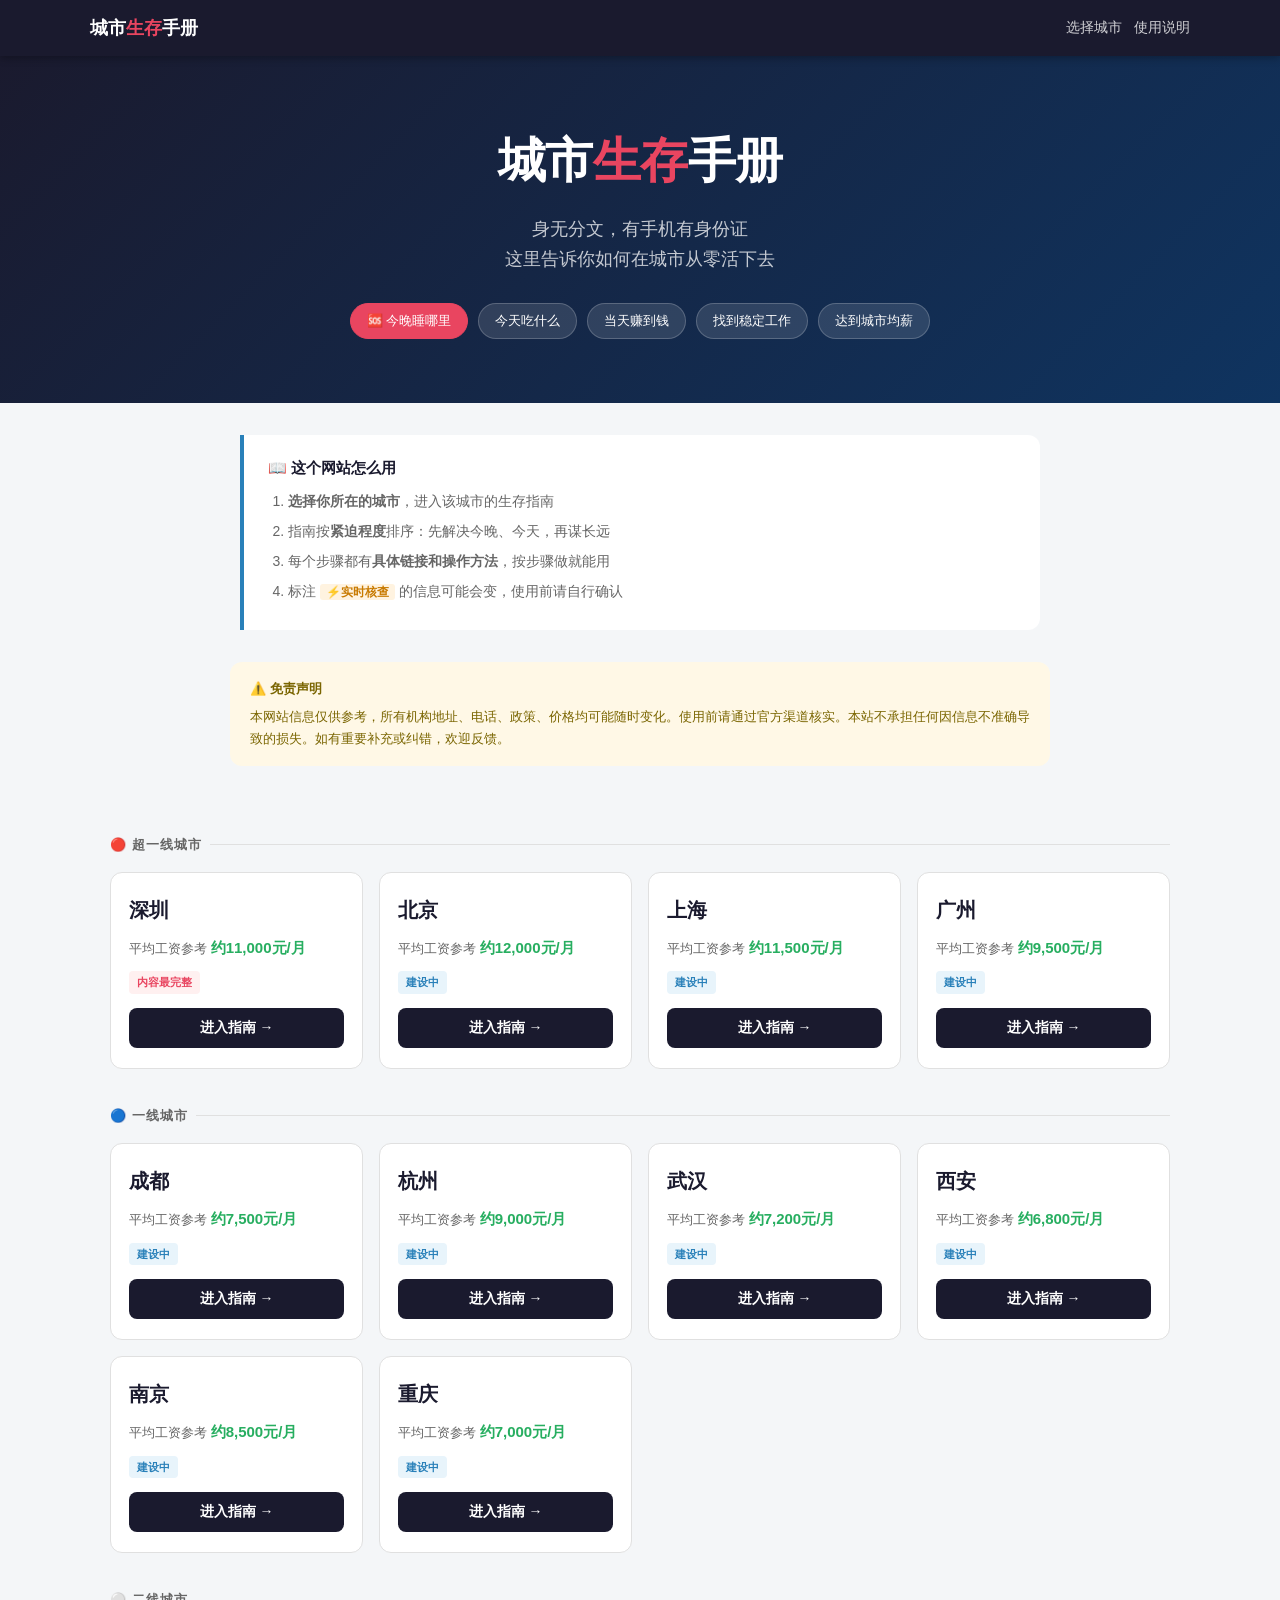
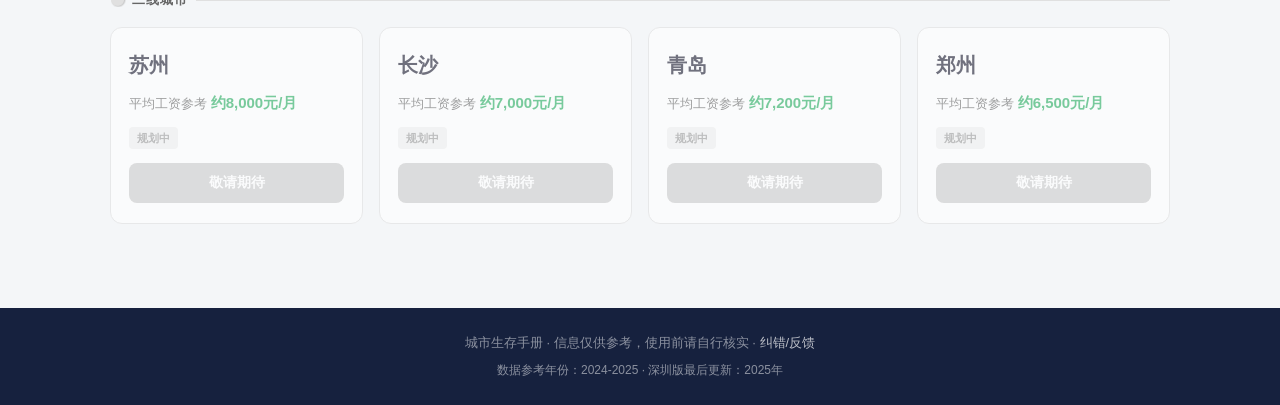
==== index.html @ ec428592 "🏙️ 初始版本：城市生存手册 - 首页：城市选择页（超一线/一线/二线） - 深圳完整版：三章内容 + 资源速查表 - 其余9城市占位页（北京/上海/广州/成都/杭州/武汉/西安/南京/重庆） - 手" ====
<!DOCTYPE html>
<html lang="zh-CN">
<head>
  <meta charset="UTF-8">
  <meta name="viewport" content="width=device-width, initial-scale=1.0">
  <title>城市生存手册 — 身无分文，如何在城市活下去</title>
  <meta name="description" content="详细的城市生存指南，帮助你在身无分文的情况下，从零开始在城市活下去，并达到平均工资水平。">
  <link rel="stylesheet" href="assets/style.css">
</head>
<body>

<header class="site-header">
  <div class="inner">
    <div class="site-logo">城市<span>生存</span>手册</div>
    <nav class="header-nav">
      <a href="#cities">选择城市</a>
      <a href="#howto">使用说明</a>
    </nav>
  </div>
</header>

<!-- Hero -->
<section class="hero">
  <h1>城市<span class="highlight">生存</span>手册</h1>
  <p>身无分文，有手机有身份证<br>这里告诉你如何在城市从零活下去</p>
  <div class="hero-badges">
    <span class="badge em">🆘 今晚睡哪里</span>
    <span class="badge">今天吃什么</span>
    <span class="badge">当天赚到钱</span>
    <span class="badge">找到稳定工作</span>
    <span class="badge">达到城市均薪</span>
  </div>
</section>

<!-- 使用说明 -->
<div id="howto" style="max-width:860px;margin:0 auto;padding:0 20px;">
  <div class="how-to">
    <h3>📖 这个网站怎么用</h3>
    <ol>
      <li><strong>选择你所在的城市</strong>，进入该城市的生存指南</li>
      <li>指南按<strong>紧迫程度</strong>排序：先解决今晚、今天，再谋长远</li>
      <li>每个步骤都有<strong>具体链接和操作方法</strong>，按步骤做就能用</li>
      <li>标注 <span style="background:#fff3e0;color:#c87a00;padding:1px 6px;border-radius:3px;font-size:12px;font-weight:700;">⚡实时核查</span> 的信息可能会变，使用前请自行确认</li>
    </ol>
  </div>
</div>

<!-- 免责声明 -->
<div style="max-width:860px;margin:0 auto;padding:0 20px 8px;">
  <div class="disclaimer">
    <strong>⚠️ 免责声明</strong>
    本网站信息仅供参考，所有机构地址、电话、政策、价格均可能随时变化。使用前请通过官方渠道核实。本站不承担任何因信息不准确导致的损失。如有重要补充或纠错，欢迎反馈。
  </div>
</div>

<!-- 城市选择 -->
<main id="cities" class="cities-section">

  <div class="cities-tier">
    <div class="section-title">🔴 超一线城市</div>
    <div class="cities-grid">
      <a href="cities/shenzhen.html" class="city-card tier-1">
        <div class="city-name">深圳</div>
        <div class="city-wage">平均工资参考 <strong>约11,000元/月</strong></div>
        <div><span class="city-tag">内容最完整</span></div>
        <div class="btn-enter">进入指南 →</div>
      </a>
      <a href="cities/beijing.html" class="city-card tier-1">
        <div class="city-name">北京</div>
        <div class="city-wage">平均工资参考 <strong>约12,000元/月</strong></div>
        <div><span class="city-tag blue">建设中</span></div>
        <div class="btn-enter">进入指南 →</div>
      </a>
      <a href="cities/shanghai.html" class="city-card tier-1">
        <div class="city-name">上海</div>
        <div class="city-wage">平均工资参考 <strong>约11,500元/月</strong></div>
        <div><span class="city-tag blue">建设中</span></div>
        <div class="btn-enter">进入指南 →</div>
      </a>
      <a href="cities/guangzhou.html" class="city-card tier-1">
        <div class="city-name">广州</div>
        <div class="city-wage">平均工资参考 <strong>约9,500元/月</strong></div>
        <div><span class="city-tag blue">建设中</span></div>
        <div class="btn-enter">进入指南 →</div>
      </a>
    </div>
  </div>

  <div class="cities-tier">
    <div class="section-title">🔵 一线城市</div>
    <div class="cities-grid">
      <a href="cities/chengdu.html" class="city-card tier-2">
        <div class="city-name">成都</div>
        <div class="city-wage">平均工资参考 <strong>约7,500元/月</strong></div>
        <div><span class="city-tag blue">建设中</span></div>
        <div class="btn-enter">进入指南 →</div>
      </a>
      <a href="cities/hangzhou.html" class="city-card tier-2">
        <div class="city-name">杭州</div>
        <div class="city-wage">平均工资参考 <strong>约9,000元/月</strong></div>
        <div><span class="city-tag blue">建设中</span></div>
        <div class="btn-enter">进入指南 →</div>
      </a>
      <a href="cities/wuhan.html" class="city-card tier-2">
        <div class="city-name">武汉</div>
        <div class="city-wage">平均工资参考 <strong>约7,200元/月</strong></div>
        <div><span class="city-tag blue">建设中</span></div>
        <div class="btn-enter">进入指南 →</div>
      </a>
      <a href="cities/xian.html" class="city-card tier-2">
        <div class="city-name">西安</div>
        <div class="city-wage">平均工资参考 <strong>约6,800元/月</strong></div>
        <div><span class="city-tag blue">建设中</span></div>
        <div class="btn-enter">进入指南 →</div>
      </a>
      <a href="cities/nanjing.html" class="city-card tier-2">
        <div class="city-name">南京</div>
        <div class="city-wage">平均工资参考 <strong>约8,500元/月</strong></div>
        <div><span class="city-tag blue">建设中</span></div>
        <div class="btn-enter">进入指南 →</div>
      </a>
      <a href="cities/chongqing.html" class="city-card tier-2">
        <div class="city-name">重庆</div>
        <div class="city-wage">平均工资参考 <strong>约7,000元/月</strong></div>
        <div><span class="city-tag blue">建设中</span></div>
        <div class="btn-enter">进入指南 →</div>
      </a>
    </div>
  </div>

  <div class="cities-tier">
    <div class="section-title">⚪ 二线城市</div>
    <div class="cities-grid">
      <div class="city-card tier-3">
        <div class="city-name">苏州</div>
        <div class="city-wage">平均工资参考 <strong>约8,000元/月</strong></div>
        <div><span class="city-tag gray">规划中</span></div>
        <div class="btn-enter">敬请期待</div>
      </div>
      <div class="city-card tier-3">
        <div class="city-name">长沙</div>
        <div class="city-wage">平均工资参考 <strong>约7,000元/月</strong></div>
        <div><span class="city-tag gray">规划中</span></div>
        <div class="btn-enter">敬请期待</div>
      </div>
      <div class="city-card tier-3">
        <div class="city-name">青岛</div>
        <div class="city-wage">平均工资参考 <strong>约7,200元/月</strong></div>
        <div><span class="city-tag gray">规划中</span></div>
        <div class="btn-enter">敬请期待</div>
      </div>
      <div class="city-card tier-3">
        <div class="city-name">郑州</div>
        <div class="city-wage">平均工资参考 <strong>约6,500元/月</strong></div>
        <div><span class="city-tag gray">规划中</span></div>
        <div class="btn-enter">敬请期待</div>
      </div>
    </div>
  </div>

</main>

<footer>
  <p>城市生存手册 · 信息仅供参考，使用前请自行核实 · <a href="mailto:feedback@example.com">纠错/反馈</a></p>
  <p style="margin-top:6px;font-size:12px;">数据参考年份：2024-2025 · 深圳版最后更新：2025年</p>
</footer>

<script src="assets/app.js"></script>
</body>
</html>
---- assets/style.css ----
/* ===== 城市生存手册 · 全局样式 ===== */

:root {
  --primary: #1a1a2e;
  --secondary: #16213e;
  --accent: #e94560;
  --accent-orange: #f5a623;
  --accent-green: #27ae60;
  --accent-blue: #2980b9;
  --bg: #f4f6f8;
  --card-bg: #ffffff;
  --text: #2c2c2c;
  --text-muted: #666;
  --border: #e0e0e0;
  --radius: 12px;
  --shadow: 0 2px 12px rgba(0,0,0,0.08);
  --shadow-hover: 0 6px 24px rgba(0,0,0,0.14);
}

* { box-sizing: border-box; margin: 0; padding: 0; }

body {
  font-family: -apple-system, BlinkMacSystemFont, "PingFang SC", "Hiragino Sans GB", "Microsoft YaHei", sans-serif;
  background: var(--bg);
  color: var(--text);
  line-height: 1.7;
  font-size: 15px;
}

a { color: var(--accent-blue); text-decoration: none; }
a:hover { text-decoration: underline; }

/* ===== 首页 · 导航栏 ===== */
.site-header {
  background: var(--primary);
  color: #fff;
  padding: 0 20px;
  position: sticky;
  top: 0;
  z-index: 100;
  box-shadow: 0 2px 8px rgba(0,0,0,0.3);
}
.site-header .inner {
  max-width: 1100px;
  margin: 0 auto;
  display: flex;
  align-items: center;
  height: 56px;
  gap: 16px;
}
.site-logo { font-size: 18px; font-weight: 700; color: #fff; }
.site-logo span { color: var(--accent); }
.header-nav { margin-left: auto; display: flex; gap: 12px; }
.header-nav a { color: rgba(255,255,255,0.8); font-size: 14px; }
.header-nav a:hover { color: #fff; text-decoration: none; }

/* ===== 首页 · Hero ===== */
.hero {
  background: linear-gradient(135deg, var(--primary) 0%, #0f3460 100%);
  color: #fff;
  text-align: center;
  padding: 64px 20px 56px;
}
.hero h1 {
  font-size: clamp(28px, 6vw, 48px);
  font-weight: 800;
  letter-spacing: -0.5px;
  margin-bottom: 12px;
}
.hero h1 .highlight { color: var(--accent); }
.hero p {
  font-size: clamp(15px, 2.5vw, 18px);
  color: rgba(255,255,255,0.75);
  max-width: 560px;
  margin: 0 auto 28px;
}
.hero-badges {
  display: flex;
  justify-content: center;
  flex-wrap: wrap;
  gap: 10px;
  margin-bottom: 8px;
}
.badge {
  background: rgba(255,255,255,0.12);
  border: 1px solid rgba(255,255,255,0.2);
  color: #fff;
  padding: 6px 16px;
  border-radius: 20px;
  font-size: 13px;
}
.badge.em { background: var(--accent); border-color: var(--accent); }

/* ===== 首页 · 使用说明 ===== */
.how-to {
  background: #fff;
  border-left: 4px solid var(--accent-blue);
  max-width: 800px;
  margin: 32px auto;
  padding: 20px 24px;
  border-radius: 0 var(--radius) var(--radius) 0;
}
.how-to h3 { font-size: 15px; color: var(--primary); margin-bottom: 10px; }
.how-to ol { padding-left: 20px; color: var(--text-muted); font-size: 14px; }
.how-to ol li { margin-bottom: 6px; }

/* ===== 首页 · 城市卡片区 ===== */
.cities-section {
  max-width: 1100px;
  margin: 0 auto;
  padding: 32px 20px 48px;
}
.section-title {
  font-size: 13px;
  font-weight: 700;
  color: var(--text-muted);
  letter-spacing: 1px;
  text-transform: uppercase;
  margin-bottom: 16px;
  display: flex;
  align-items: center;
  gap: 8px;
}
.section-title::after {
  content: '';
  flex: 1;
  height: 1px;
  background: var(--border);
}
.cities-tier { margin-bottom: 36px; }
.cities-grid {
  display: grid;
  grid-template-columns: repeat(auto-fill, minmax(200px, 1fr));
  gap: 16px;
}

.city-card {
  background: var(--card-bg);
  border-radius: var(--radius);
  border: 1.5px solid var(--border);
  padding: 20px 18px;
  display: flex;
  flex-direction: column;
  gap: 8px;
  cursor: pointer;
  transition: all 0.2s ease;
  text-decoration: none;
  color: inherit;
  position: relative;
  overflow: hidden;
}
.city-card:hover {
  transform: translateY(-3px);
  box-shadow: var(--shadow-hover);
  border-color: var(--accent);
  text-decoration: none;
}
.city-card.tier-1:hover { border-color: #e94560; }
.city-card.tier-2:hover { border-color: #2980b9; }
.city-card.tier-3 { opacity: 0.6; cursor: default; }
.city-card.tier-3:hover { transform: none; box-shadow: none; border-color: var(--border); }

.city-name {
  font-size: 20px;
  font-weight: 700;
  color: var(--primary);
}
.city-wage {
  font-size: 13px;
  color: var(--text-muted);
}
.city-wage strong { color: var(--accent-green); font-size: 15px; }
.city-tag {
  font-size: 11px;
  background: #fff0f0;
  color: var(--accent);
  border-radius: 4px;
  padding: 2px 8px;
  display: inline-block;
  font-weight: 600;
}
.city-tag.blue { background: #e8f4fb; color: var(--accent-blue); }
.city-tag.gray { background: #f0f0f0; color: #999; }

.btn-enter {
  margin-top: 6px;
  padding: 8px 0;
  background: var(--primary);
  color: #fff;
  border-radius: 8px;
  text-align: center;
  font-size: 14px;
  font-weight: 600;
  transition: background 0.2s;
}
.city-card:hover .btn-enter { background: var(--accent); }
.city-card.tier-3 .btn-enter { background: #ccc; }

/* ===== 城市页 · 导航 ===== */
.city-header {
  background: var(--primary);
  color: #fff;
  position: sticky;
  top: 0;
  z-index: 100;
  box-shadow: 0 2px 8px rgba(0,0,0,0.3);
}
.city-header .inner {
  max-width: 1100px;
  margin: 0 auto;
  padding: 0 20px;
  height: 56px;
  display: flex;
  align-items: center;
  gap: 12px;
}
.back-btn {
  color: rgba(255,255,255,0.7);
  font-size: 14px;
  display: flex;
  align-items: center;
  gap: 4px;
  white-space: nowrap;
}
.back-btn:hover { color: #fff; text-decoration: none; }
.city-header-title {
  font-size: 17px;
  font-weight: 700;
  color: #fff;
}
.city-header-title span { color: var(--accent); }
.chapter-nav {
  margin-left: auto;
  display: flex;
  gap: 4px;
}
.chapter-nav a {
  color: rgba(255,255,255,0.7);
  font-size: 13px;
  padding: 4px 10px;
  border-radius: 6px;
  white-space: nowrap;
  transition: all 0.2s;
}
.chapter-nav a:hover,
.chapter-nav a.active {
  background: var(--accent);
  color: #fff;
  text-decoration: none;
}

/* ===== 城市页 · 紧急资源卡片 ===== */
.emergency-bar {
  background: #fff3e0;
  border-bottom: 2px solid var(--accent-orange);
}
.emergency-bar .inner {
  max-width: 1100px;
  margin: 0 auto;
  padding: 10px 20px;
  display: flex;
  flex-wrap: wrap;
  gap: 10px 24px;
  align-items: center;
}
.emergency-label {
  font-size: 12px;
  font-weight: 700;
  color: var(--accent);
  text-transform: uppercase;
  letter-spacing: 0.5px;
}
.emergency-item {
  font-size: 13px;
  display: flex;
  align-items: center;
  gap: 6px;
  cursor: pointer;
}
.emergency-item .num {
  font-weight: 700;
  color: var(--primary);
  background: #ffe082;
  padding: 2px 8px;
  border-radius: 4px;
  font-size: 14px;
  letter-spacing: 0.5px;
}
.emergency-item .copy-hint {
  font-size: 11px;
  color: #999;
}

/* ===== 城市页 · 主体布局 ===== */
.city-layout {
  max-width: 1100px;
  margin: 0 auto;
  padding: 28px 20px 60px;
  display: grid;
  grid-template-columns: 220px 1fr;
  gap: 28px;
  align-items: start;
}

/* ===== 城市页 · 侧边栏 ===== */
.sidebar {
  position: sticky;
  top: 80px;
}
.sidebar-toc {
  background: var(--card-bg);
  border-radius: var(--radius);
  border: 1px solid var(--border);
  padding: 16px;
}
.sidebar-toc h4 {
  font-size: 12px;
  text-transform: uppercase;
  letter-spacing: 1px;
  color: var(--text-muted);
  margin-bottom: 12px;
}
.toc-chapter {
  margin-bottom: 16px;
}
.toc-chapter-title {
  font-size: 13px;
  font-weight: 700;
  color: var(--primary);
  margin-bottom: 6px;
  padding: 6px 8px;
  border-radius: 6px;
  cursor: pointer;
  transition: background 0.2s;
}
.toc-chapter-title:hover,
.toc-chapter-title.active { background: #f0f4ff; color: var(--accent); }
.toc-items { padding-left: 8px; }
.toc-item {
  display: block;
  font-size: 13px;
  color: var(--text-muted);
  padding: 4px 8px;
  border-radius: 4px;
  border-left: 2px solid transparent;
  cursor: pointer;
  transition: all 0.2s;
  text-decoration: none;
}
.toc-item:hover,
.toc-item.active {
  color: var(--accent);
  border-left-color: var(--accent);
  background: #fff0f0;
  text-decoration: none;
}

/* 搜索框 */
.search-box {
  margin-bottom: 14px;
  display: flex;
  gap: 6px;
}
.search-box input {
  flex: 1;
  padding: 8px 10px;
  border: 1px solid var(--border);
  border-radius: 8px;
  font-size: 13px;
  outline: none;
}
.search-box input:focus { border-color: var(--accent-blue); }

/* ===== 城市页 · 内容区 ===== */
.content-area { min-width: 0; }

/* 章节 */
.chapter {
  margin-bottom: 40px;
  scroll-margin-top: 80px;
}
.chapter-header {
  display: flex;
  align-items: center;
  gap: 14px;
  margin-bottom: 20px;
  padding-bottom: 14px;
  border-bottom: 2px solid var(--border);
}
.chapter-icon {
  width: 48px;
  height: 48px;
  border-radius: 12px;
  display: flex;
  align-items: center;
  justify-content: center;
  font-size: 22px;
  flex-shrink: 0;
}
.chapter-icon.red { background: #ffe4e4; }
.chapter-icon.blue { background: #e4f0ff; }
.chapter-icon.green { background: #e4f8ee; }
.chapter-icon.yellow { background: #fff8e4; }
.chapter-title h2 {
  font-size: 20px;
  font-weight: 800;
  color: var(--primary);
}
.chapter-title p {
  font-size: 13px;
  color: var(--text-muted);
  margin-top: 2px;
}

/* 手风琴 */
.accordion-group { display: flex; flex-direction: column; gap: 10px; }
.accordion {
  background: var(--card-bg);
  border-radius: var(--radius);
  border: 1.5px solid var(--border);
  overflow: hidden;
  transition: border-color 0.2s;
  scroll-margin-top: 80px;
}
.accordion:target,
.accordion.highlight { border-color: var(--accent-blue); }

.accordion-header {
  padding: 16px 18px;
  cursor: pointer;
  display: flex;
  align-items: center;
  gap: 12px;
  user-select: none;
  transition: background 0.15s;
}
.accordion-header:hover { background: #fafafa; }
.accordion-header.open { background: #f8faff; }

.acc-icon { font-size: 18px; flex-shrink: 0; }
.acc-title-block { flex: 1 }
.acc-title {
  font-size: 15px;
  font-weight: 700;
  color: var(--primary);
}
.acc-sub {
  font-size: 12px;
  color: var(--text-muted);
  margin-top: 2px;
}
.acc-tags { display: flex; gap: 6px; flex-wrap: wrap; margin-top: 4px; }
.acc-tag {
  font-size: 11px;
  padding: 2px 8px;
  border-radius: 4px;
  font-weight: 600;
}
.acc-tag.free { background: #e4f8ee; color: var(--accent-green); }
.acc-tag.cheap { background: #e8f4fb; color: var(--accent-blue); }
.acc-tag.fast { background: #fff3e0; color: var(--accent-orange); }
.acc-tag.urgent { background: #ffe4e4; color: var(--accent); }
.acc-arrow {
  color: var(--text-muted);
  font-size: 12px;
  transition: transform 0.25s;
  flex-shrink: 0;
}
.accordion-header.open .acc-arrow { transform: rotate(180deg); }

.accordion-body {
  max-height: 0;
  overflow: hidden;
  transition: max-height 0.35s ease, padding 0.25s;
}
.accordion-body.open { max-height: 4000px; }
.accordion-body-inner {
  padding: 4px 18px 20px;
  border-top: 1px solid var(--border);
}

/* 内容块样式 */
.content-block { margin-bottom: 22px; }
.content-block:last-child { margin-bottom: 0; }
.block-title {
  font-size: 14px;
  font-weight: 700;
  color: var(--secondary);
  margin-bottom: 10px;
  display: flex;
  align-items: center;
  gap: 6px;
}

/* 步骤列表 */
.steps { counter-reset: step; padding: 0; }
.step {
  display: flex;
  gap: 12px;
  margin-bottom: 10px;
  position: relative;
}
.step-num {
  width: 24px;
  height: 24px;
  background: var(--primary);
  color: #fff;
  border-radius: 50%;
  font-size: 12px;
  font-weight: 700;
  display: flex;
  align-items: center;
  justify-content: center;
  flex-shrink: 0;
  margin-top: 1px;
}
.step-content { flex: 1; font-size: 14px; color: var(--text); }
.step-content strong { color: var(--primary); }

/* 表格 */
.data-table {
  width: 100%;
  border-collapse: collapse;
  font-size: 13px;
  margin: 10px 0;
  border-radius: 8px;
  overflow: hidden;
  border: 1px solid var(--border);
}
.data-table th {
  background: var(--primary);
  color: #fff;
  padding: 9px 12px;
  text-align: left;
  font-weight: 600;
  white-space: nowrap;
}
.data-table td {
  padding: 9px 12px;
  border-bottom: 1px solid var(--border);
  vertical-align: top;
}
.data-table tr:last-child td { border-bottom: none; }
.data-table tr:nth-child(even) td { background: #f8f9fa; }

/* 链接按钮 */
.link-btn {
  display: inline-flex;
  align-items: center;
  gap: 6px;
  padding: 7px 16px;
  border-radius: 8px;
  font-size: 13px;
  font-weight: 600;
  cursor: pointer;
  border: 1.5px solid;
  transition: all 0.18s;
  text-decoration: none;
}
.link-btn.primary {
  background: var(--primary);
  color: #fff;
  border-color: var(--primary);
}
.link-btn.primary:hover { background: var(--accent); border-color: var(--accent); text-decoration: none; }
.link-btn.outline {
  background: transparent;
  color: var(--accent-blue);
  border-color: var(--accent-blue);
}
.link-btn.outline:hover { background: var(--accent-blue); color: #fff; text-decoration: none; }
.link-btns { display: flex; flex-wrap: wrap; gap: 8px; margin-top: 10px; }

/* 警告框 */
.alert {
  border-radius: 8px;
  padding: 12px 14px;
  font-size: 13px;
  margin: 12px 0;
  display: flex;
  gap: 10px;
}
.alert.warning { background: #fff3e0; border-left: 3px solid var(--accent-orange); }
.alert.info { background: #e8f4fb; border-left: 3px solid var(--accent-blue); }
.alert.danger { background: #ffe4e4; border-left: 3px solid var(--accent); }
.alert.success { background: #e4f8ee; border-left: 3px solid var(--accent-green); }
.alert-icon { flex-shrink: 0; font-size: 16px; }
.alert-content { line-height: 1.6; }

/* 信息卡片组 */
.info-cards { display: grid; grid-template-columns: repeat(auto-fill, minmax(220px, 1fr)); gap: 12px; margin: 12px 0; }
.info-card {
  background: #f8f9fa;
  border-radius: 10px;
  padding: 14px;
  border: 1px solid var(--border);
}
.info-card .ic-title { font-size: 13px; font-weight: 700; color: var(--primary); margin-bottom: 6px; }
.info-card .ic-body { font-size: 13px; color: var(--text-muted); line-height: 1.6; }
.info-card .ic-price { font-size: 16px; font-weight: 800; color: var(--accent); margin-top: 4px; }

/* 进度提示 */
.progress-hint {
  background: var(--primary);
  color: #fff;
  padding: 12px 16px;
  border-radius: 8px;
  font-size: 13px;
  margin-bottom: 20px;
  display: flex;
  align-items: center;
  gap: 10px;
}
.progress-bar-outer {
  flex: 1;
  height: 6px;
  background: rgba(255,255,255,0.2);
  border-radius: 3px;
  overflow: hidden;
}
.progress-bar-inner {
  height: 100%;
  background: var(--accent);
  border-radius: 3px;
  transition: width 0.5s;
}

/* ===== 免责声明 ===== */
.disclaimer {
  background: #fff8e6;
  border-radius: var(--radius);
  padding: 16px 20px;
  font-size: 13px;
  color: #7a6500;
  margin: 28px auto;
  max-width: 1100px;
  margin-left: auto;
  margin-right: auto;
  margin-top: 0;
  padding-left: 20px;
  padding-right: 20px;
}
.disclaimer strong { display: block; margin-bottom: 6px; }

/* ===== footer ===== */
footer {
  background: var(--secondary);
  color: rgba(255,255,255,0.5);
  text-align: center;
  padding: 24px 20px;
  font-size: 13px;
}
footer a { color: rgba(255,255,255,0.7); }

/* ===== 占位城市页 ===== */
.coming-soon {
  max-width: 600px;
  margin: 80px auto;
  text-align: center;
  padding: 0 20px;
}
.coming-soon .emoji { font-size: 64px; margin-bottom: 20px; }
.coming-soon h2 { font-size: 24px; color: var(--primary); margin-bottom: 10px; }
.coming-soon p { color: var(--text-muted); margin-bottom: 24px; }

/* ===== 响应式 ===== */
@media (max-width: 768px) {
  .city-layout {
    grid-template-columns: 1fr;
    padding: 16px;
  }
  .sidebar { display: none; }
  .chapter-nav { display: none; }
  .cities-grid { grid-template-columns: repeat(2, 1fr); }
  .emergency-bar .inner { gap: 8px 16px; }
  .data-table { font-size: 12px; }
  .data-table th, .data-table td { padding: 7px 8px; }
  .info-cards { grid-template-columns: 1fr 1fr; }
}
@media (max-width: 480px) {
  .cities-grid { grid-template-columns: 1fr 1fr; }
  .hero h1 { font-size: 26px; }
  .info-cards { grid-template-columns: 1fr; }
}

/* ===== 搜索高亮 ===== */
.search-highlight { background: #ffe082; border-radius: 2px; padding: 0 2px; }

/* ===== 复制成功提示 ===== */
.toast {
  position: fixed;
  bottom: 24px;
  left: 50%;
  transform: translateX(-50%) translateY(80px);
  background: var(--primary);
  color: #fff;
  padding: 10px 22px;
  border-radius: 24px;
  font-size: 14px;
  font-weight: 600;
  z-index: 9999;
  box-shadow: 0 4px 16px rgba(0,0,0,0.3);
  transition: transform 0.3s ease;
  pointer-events: none;
}
.toast.show { transform: translateX(-50%) translateY(0); }
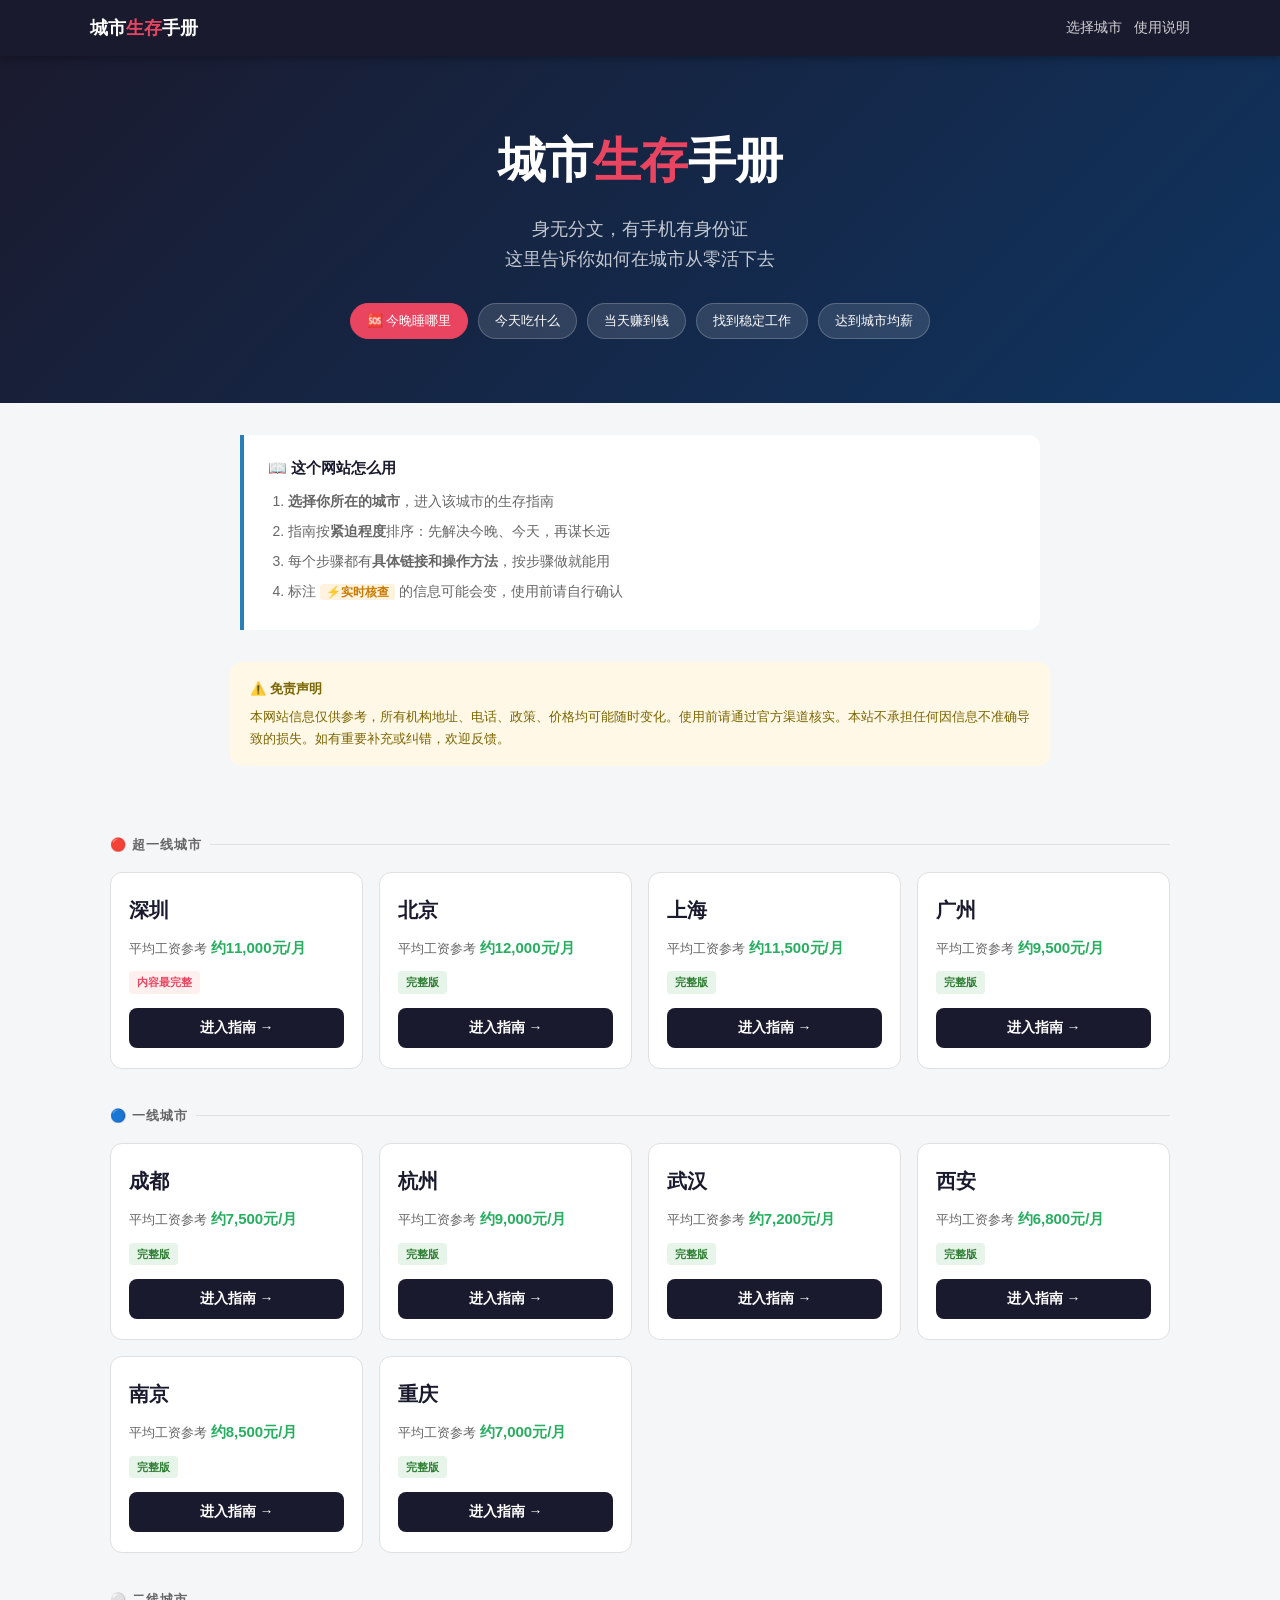
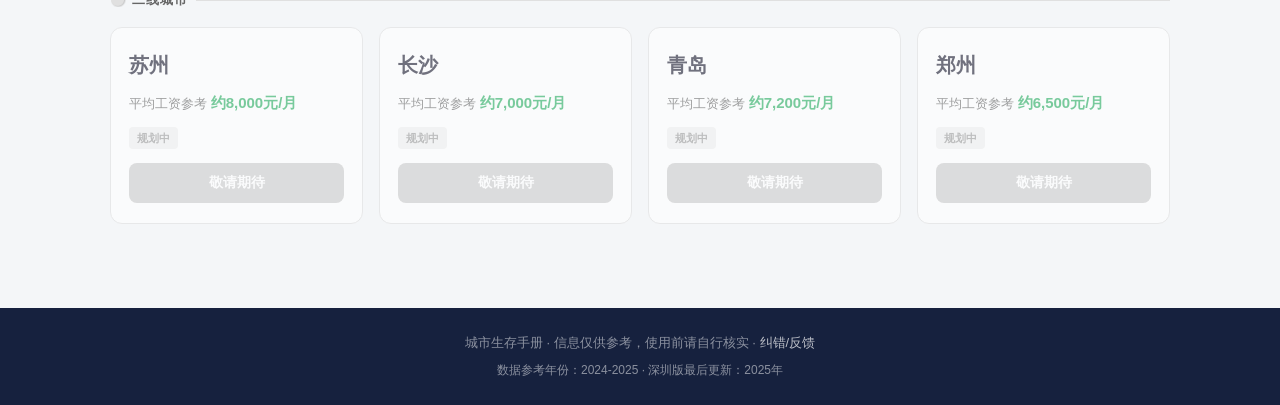
==== commit 8b8bfe0f: "v4修复：外链补强/食堂门禁警示/导航链接修复/特色机会block/首页标签更新/操作流程细化" ====
--- a/index.html
+++ b/index.html
@@ -59,28 +59,28 @@
   <div class="cities-tier">
     <div class="section-title">🔴 超一线城市</div>
     <div class="cities-grid">
-      <a href="cities/shenzhen.html" class="city-card tier-1">
+      <a href="cities/shenzhen.html" class="city-card tier-1" target="_blank">
         <div class="city-name">深圳</div>
         <div class="city-wage">平均工资参考 <strong>约11,000元/月</strong></div>
         <div><span class="city-tag">内容最完整</span></div>
         <div class="btn-enter">进入指南 →</div>
       </a>
-      <a href="cities/beijing.html" class="city-card tier-1">
+      <a href="cities/beijing.html" class="city-card tier-1" target="_blank">
         <div class="city-name">北京</div>
         <div class="city-wage">平均工资参考 <strong>约12,000元/月</strong></div>
-        <div><span class="city-tag blue">建设中</span></div>
+        <div><span class="city-tag green">完整版</span></div>
         <div class="btn-enter">进入指南 →</div>
       </a>
-      <a href="cities/shanghai.html" class="city-card tier-1">
+      <a href="cities/shanghai.html" class="city-card tier-1" target="_blank">
         <div class="city-name">上海</div>
         <div class="city-wage">平均工资参考 <strong>约11,500元/月</strong></div>
-        <div><span class="city-tag blue">建设中</span></div>
+        <div><span class="city-tag green">完整版</span></div>
         <div class="btn-enter">进入指南 →</div>
       </a>
-      <a href="cities/guangzhou.html" class="city-card tier-1">
+      <a href="cities/guangzhou.html" class="city-card tier-1" target="_blank">
         <div class="city-name">广州</div>
         <div class="city-wage">平均工资参考 <strong>约9,500元/月</strong></div>
-        <div><span class="city-tag blue">建设中</span></div>
+        <div><span class="city-tag green">完整版</span></div>
         <div class="btn-enter">进入指南 →</div>
       </a>
     </div>
@@ -89,40 +89,40 @@
   <div class="cities-tier">
     <div class="section-title">🔵 一线城市</div>
     <div class="cities-grid">
-      <a href="cities/chengdu.html" class="city-card tier-2">
+      <a href="cities/chengdu.html" class="city-card tier-2" target="_blank">
         <div class="city-name">成都</div>
         <div class="city-wage">平均工资参考 <strong>约7,500元/月</strong></div>
-        <div><span class="city-tag blue">建设中</span></div>
+        <div><span class="city-tag green">完整版</span></div>
         <div class="btn-enter">进入指南 →</div>
       </a>
-      <a href="cities/hangzhou.html" class="city-card tier-2">
+      <a href="cities/hangzhou.html" class="city-card tier-2" target="_blank">
         <div class="city-name">杭州</div>
         <div class="city-wage">平均工资参考 <strong>约9,000元/月</strong></div>
-        <div><span class="city-tag blue">建设中</span></div>
+        <div><span class="city-tag green">完整版</span></div>
         <div class="btn-enter">进入指南 →</div>
       </a>
-      <a href="cities/wuhan.html" class="city-card tier-2">
+      <a href="cities/wuhan.html" class="city-card tier-2" target="_blank">
         <div class="city-name">武汉</div>
         <div class="city-wage">平均工资参考 <strong>约7,200元/月</strong></div>
-        <div><span class="city-tag blue">建设中</span></div>
+        <div><span class="city-tag green">完整版</span></div>
         <div class="btn-enter">进入指南 →</div>
       </a>
-      <a href="cities/xian.html" class="city-card tier-2">
+      <a href="cities/xian.html" class="city-card tier-2" target="_blank">
         <div class="city-name">西安</div>
         <div class="city-wage">平均工资参考 <strong>约6,800元/月</strong></div>
-        <div><span class="city-tag blue">建设中</span></div>
+        <div><span class="city-tag green">完整版</span></div>
         <div class="btn-enter">进入指南 →</div>
       </a>
-      <a href="cities/nanjing.html" class="city-card tier-2">
+      <a href="cities/nanjing.html" class="city-card tier-2" target="_blank">
         <div class="city-name">南京</div>
         <div class="city-wage">平均工资参考 <strong>约8,500元/月</strong></div>
-        <div><span class="city-tag blue">建设中</span></div>
+        <div><span class="city-tag green">完整版</span></div>
         <div class="btn-enter">进入指南 →</div>
       </a>
-      <a href="cities/chongqing.html" class="city-card tier-2">
+      <a href="cities/chongqing.html" class="city-card tier-2" target="_blank">
         <div class="city-name">重庆</div>
         <div class="city-wage">平均工资参考 <strong>约7,000元/月</strong></div>
-        <div><span class="city-tag blue">建设中</span></div>
+        <div><span class="city-tag green">完整版</span></div>
         <div class="btn-enter">进入指南 →</div>
       </a>
     </div>
@@ -161,7 +161,7 @@
 </main>
 
 <footer>
-  <p>城市生存手册 · 信息仅供参考，使用前请自行核实 · <a href="mailto:feedback@example.com">纠错/反馈</a></p>
+  <p>城市生存手册 · 信息仅供参考，使用前请自行核实 · <a href="mailto:feedback@example.com" target="_blank">纠错/反馈</a></p>
   <p style="margin-top:6px;font-size:12px;">数据参考年份：2024-2025 · 深圳版最后更新：2025年</p>
 </footer>
 
--- a/assets/style.css
+++ b/assets/style.css
@@ -704,3 +704,23 @@
   pointer-events: none;
 }
 .toast.show { transform: translateX(-50%) translateY(0); }
+
+/* ===== 表格横向滚动（手机端） ===== */
+.table-wrap {
+  width: 100%;
+  overflow-x: auto;
+  -webkit-overflow-scrolling: touch;
+  margin: 10px 0;
+  border-radius: 8px;
+}
+.table-wrap .data-table {
+  margin: 0;
+  min-width: 480px;
+}
+
+.city-tag.green { background: #e6f4ea; color: #2e7d32; }
+
+/* 第一天行动清单 step-guide */
+.step-guide { margin: 16px 0; }
+.step-title { font-weight: 700; font-size: 15px; color: #333; margin-bottom: 12px; }
+.step-item { display: flex; gap: 12px; margin-bottom: 12px; align-items: flex-start; }
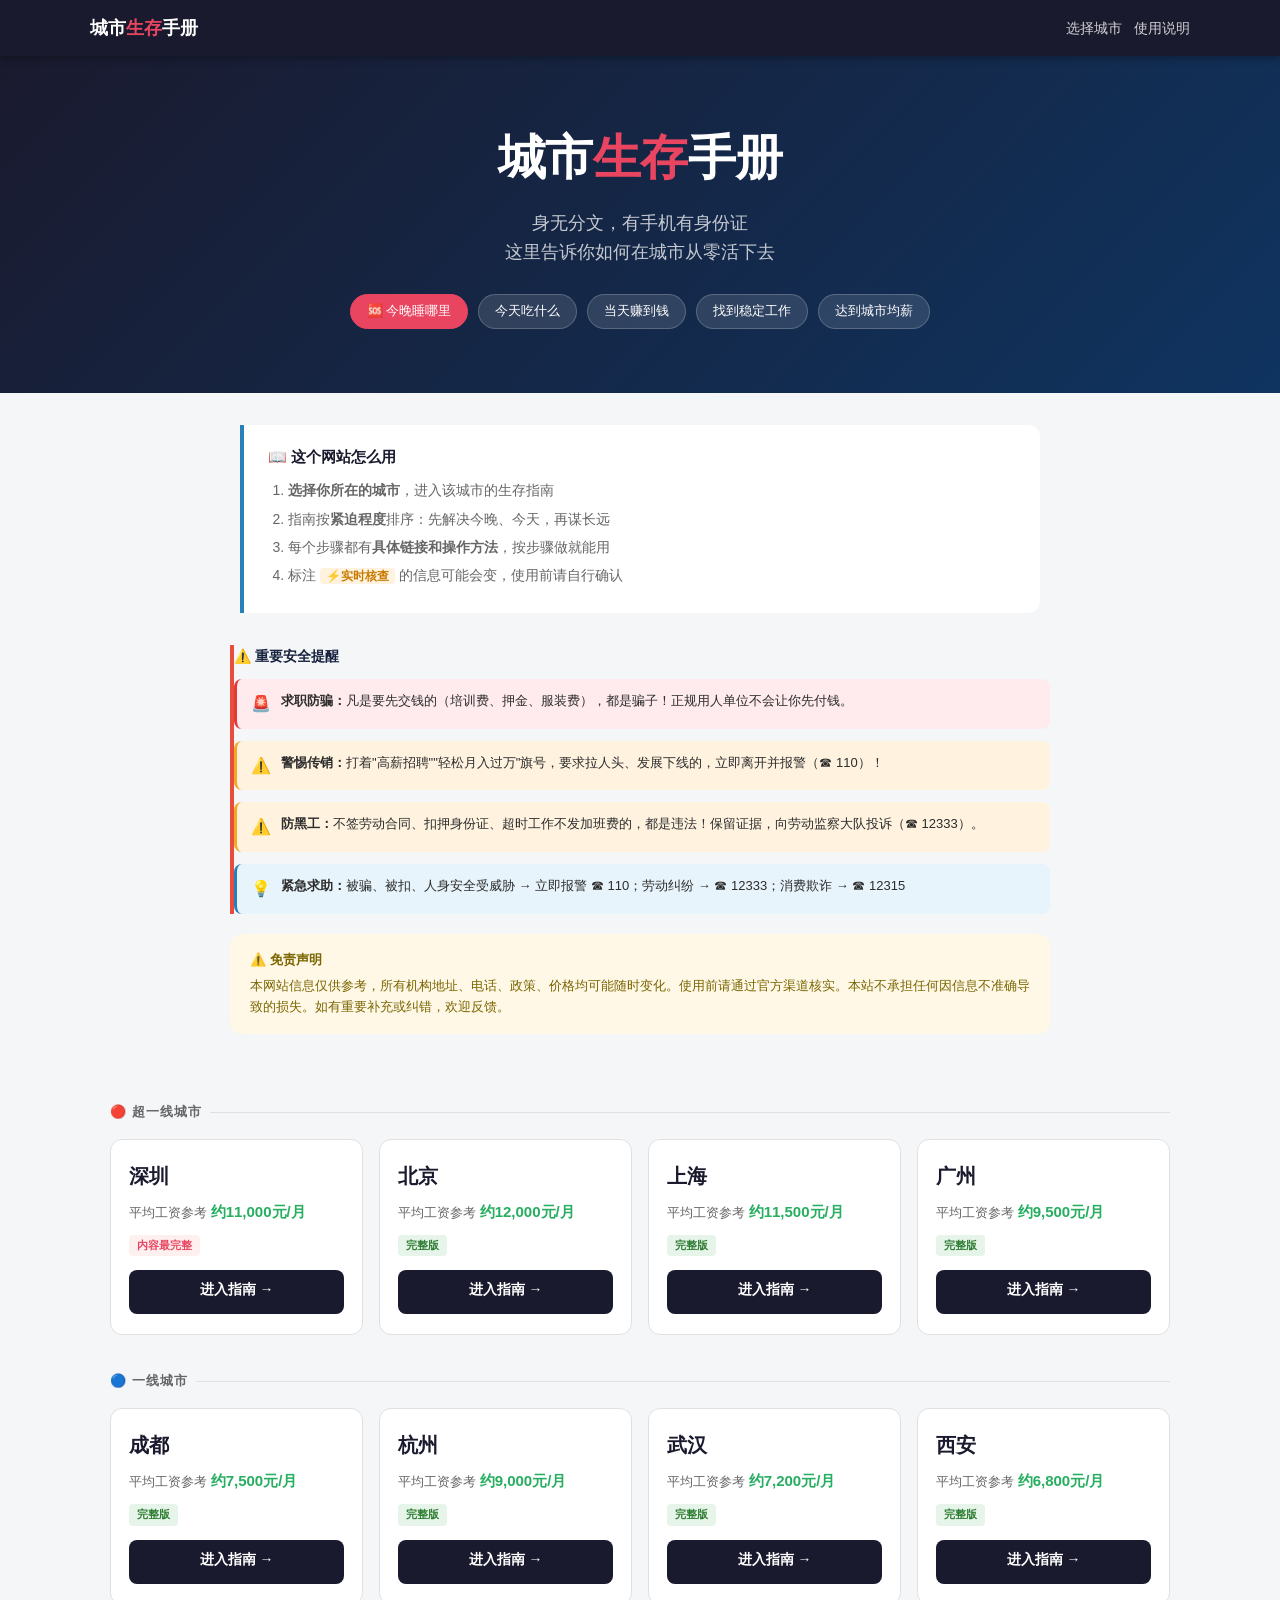
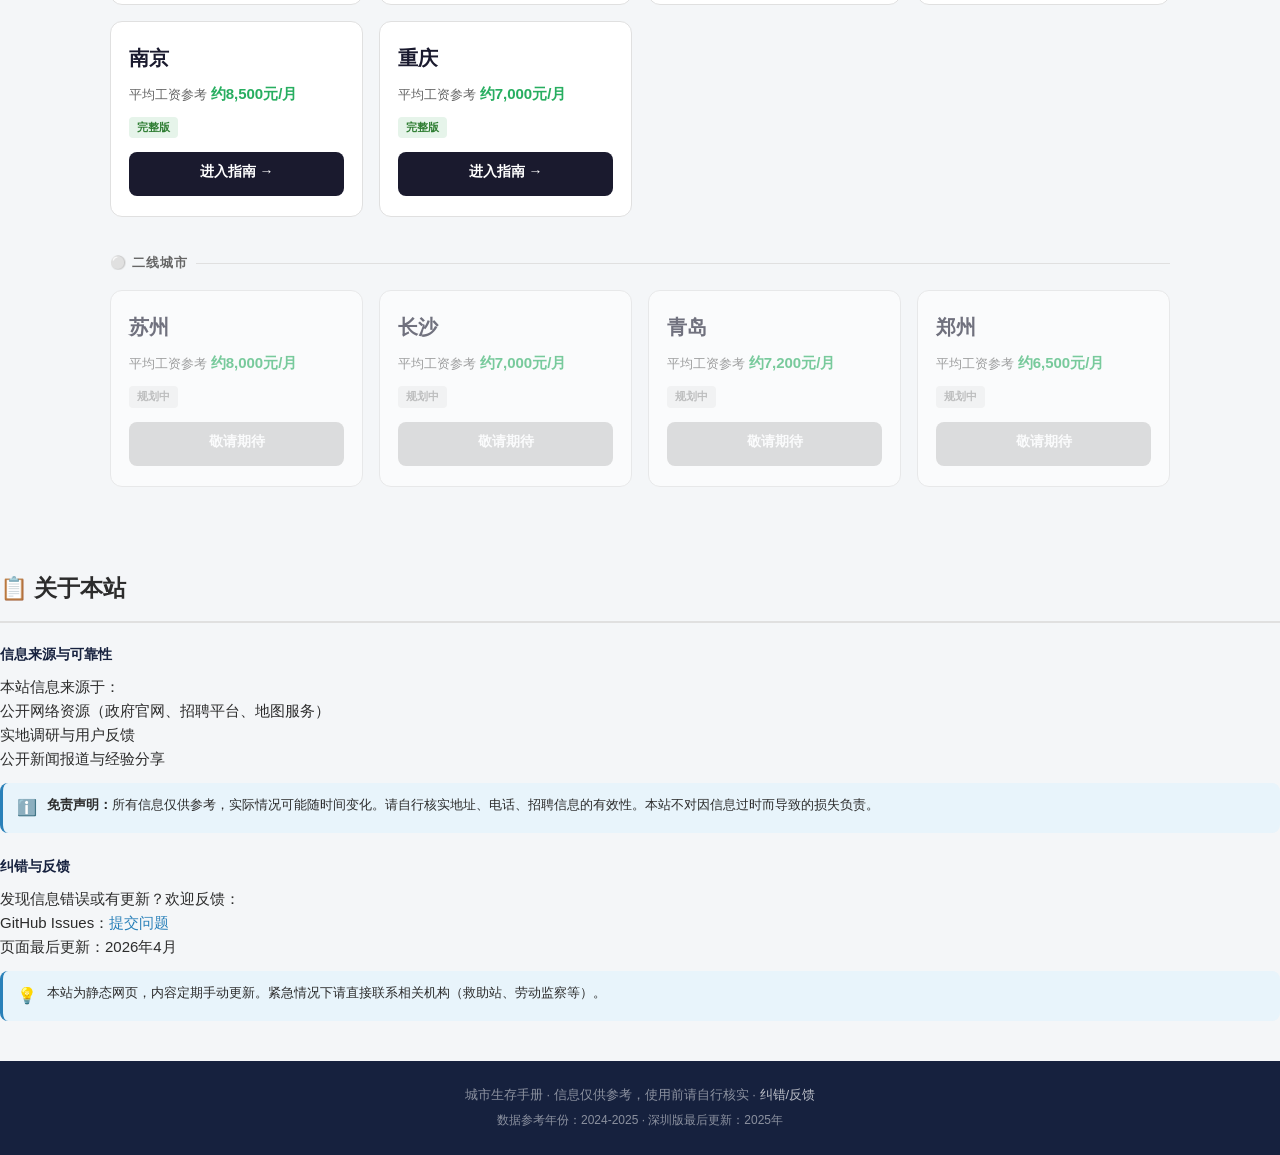
==== commit e0635054: "feat: v5安全合规+移动端优化 - 全站安全提示：防骗/防传销/防黑工 - 隐私声明+信息来源+反馈机制 - 移动端紧急联系栏+响应式布局 - 10城页脚更新时间标注" ====
--- a/index.html
+++ b/index.html
@@ -2,7 +2,7 @@
 <html lang="zh-CN">
 <head>
   <meta charset="UTF-8">
-  <meta name="viewport" content="width=device-width, initial-scale=1.0">
+  <meta name="viewport" content="width=device-width, initial-scale=1.0, maximum-scale=1.0, user-scalable=no">
   <title>城市生存手册 — 身无分文，如何在城市活下去</title>
   <meta name="description" content="详细的城市生存指南，帮助你在身无分文的情况下，从零开始在城市活下去，并达到平均工资水平。">
   <link rel="stylesheet" href="assets/style.css">
@@ -45,6 +45,37 @@
   </div>
 </div>
 
+<!-- 安全提醒 -->
+<div style="max-width:860px;margin:0 auto;padding:0 20px 8px;">
+  <div class="content-block warning-block">
+    <div class="block-title">⚠️ 重要安全提醒</div>
+    <div class="alert danger">
+      <span class="alert-icon">🚨</span>
+      <div class="alert-content">
+        <strong>求职防骗：</strong>凡是要先交钱的（培训费、押金、服装费），都是骗子！正规用人单位不会让你先付钱。
+      </div>
+    </div>
+    <div class="alert warning">
+      <span class="alert-icon">⚠️</span>
+      <div class="alert-content">
+        <strong>警惕传销：</strong>打着"高薪招聘""轻松月入过万"旗号，要求拉人头、发展下线的，立即离开并报警（☎ 110）！
+      </div>
+    </div>
+    <div class="alert warning">
+      <span class="alert-icon">⚠️</span>
+      <div class="alert-content">
+        <strong>防黑工：</strong>不签劳动合同、扣押身份证、超时工作不发加班费的，都是违法！保留证据，向劳动监察大队投诉（☎ 12333）。
+      </div>
+    </div>
+    <div class="alert info">
+      <span class="alert-icon">💡</span>
+      <div class="alert-content">
+        <strong>紧急求助：</strong>被骗、被扣、人身安全受威胁 → 立即报警 ☎ 110；劳动纠纷 → ☎ 12333；消费欺诈 → ☎ 12315
+      </div>
+    </div>
+  </div>
+</div>
+
 <!-- 免责声明 -->
 <div style="max-width:860px;margin:0 auto;padding:0 20px 8px;">
   <div class="disclaimer">
@@ -160,11 +191,51 @@
 
 </main>
 
+<!-- 关于本站 -->
+<section class="chapter">
+  <div class="chapter-header">
+    <h2 class="chapter-title">📋 关于本站</h2>
+  </div>
+  <div class="chapter-body">
+    <div class="content-block">
+      <div class="block-title">信息来源与可靠性</div>
+      <p>本站信息来源于：</p>
+      <ul>
+        <li>公开网络资源（政府官网、招聘平台、地图服务）</li>
+        <li>实地调研与用户反馈</li>
+        <li>公开新闻报道与经验分享</li>
+      </ul>
+      <div class="alert info">
+        <span class="alert-icon">ℹ️</span>
+        <div class="alert-content"><strong>免责声明：</strong>所有信息仅供参考，实际情况可能随时间变化。请自行核实地址、电话、招聘信息的有效性。本站不对因信息过时而导致的损失负责。</div>
+      </div>
+    </div>
+
+    <div class="content-block">
+      <div class="block-title">纠错与反馈</div>
+      <p>发现信息错误或有更新？欢迎反馈：</p>
+      <ul>
+        <li>GitHub Issues：<a href="https://github.com/like224651379-commits/city-survival-guide/issues" target="_blank">提交问题</a></li>
+        <li>页面最后更新：2026年4月</li>
+      </ul>
+      <div class="alert info">
+        <span class="alert-icon">💡</span>
+        <div class="alert-content">本站为静态网页，内容定期手动更新。紧急情况下请直接联系相关机构（救助站、劳动监察等）。</div>
+      </div>
+    </div>
+  </div>
+</section>
+
 <footer>
   <p>城市生存手册 · 信息仅供参考，使用前请自行核实 · <a href="mailto:feedback@example.com" target="_blank">纠错/反馈</a></p>
   <p style="margin-top:6px;font-size:12px;">数据参考年份：2024-2025 · 深圳版最后更新：2025年</p>
 </footer>
 
 <script src="assets/app.js"></script>
+
+<!-- 移动端紧急联系栏 -->
+<div class="emergency-bar-fixed">
+  <span>紧急求助：☎ 110（报警）☎ 12333（劳动监察）</span>
+</div>
 </body>
 </html>
--- a/assets/style.css
+++ b/assets/style.css
@@ -720,7 +720,106 @@
 
 .city-tag.green { background: #e6f4ea; color: #2e7d32; }
 
+/* 安全提醒 */
+.warning-block { border-left: 4px solid #e74c3c; }
+.warning-block .alert.danger { background: #ffebee; border-color: #e53935; }
+
 /* 第一天行动清单 step-guide */
 .step-guide { margin: 16px 0; }
 .step-title { font-weight: 700; font-size: 15px; color: #333; margin-bottom: 12px; }
 .step-item { display: flex; gap: 12px; margin-bottom: 12px; align-items: flex-start; }
+
+/* ===== 移动端优化 ===== */
+
+/* 紧急联系栏 - 默认隐藏 */
+.emergency-bar-fixed {
+  display: none;
+}
+
+@media (max-width: 768px) {
+  /* 标题字号缩小 */
+  .hero h1 { font-size: 24px; }
+  .hero p { font-size: 14px; }
+  
+  /* 按钮全宽，方便点击 */
+  .action-buttons { flex-direction: column; gap: 8px; }
+  .action-btn { width: 100%; padding: 14px; font-size: 16px; }
+  
+  /* 卡片单列显示 */
+  .info-cards { grid-template-columns: 1fr; }
+  
+  /* 增大点击区域 */
+  .info-card { padding: 16px; }
+  .info-card .ic-title { font-size: 15px; }
+  
+  /* 表格横向滚动 */
+  .table-wrap { overflow-x: auto; -webkit-overflow-scrolling: touch; }
+  table { min-width: 600px; }
+  
+  /* 章节内边距减小 */
+  .chapter-body { padding: 12px; }
+  
+  /* 紧急联系信息固定底部 */
+  .emergency-bar-fixed {
+    display: block;
+    position: fixed;
+    bottom: 0;
+    left: 0;
+    right: 0;
+    background: #e74c3c;
+    color: white;
+    padding: 12px;
+    text-align: center;
+    font-size: 14px;
+    z-index: 1000;
+  }
+  .emergency-bar-fixed a { color: white; font-weight: bold; }
+  
+  /* 防止内容被固定栏遮挡 */
+  body { padding-bottom: 50px; }
+  
+  /* 城市卡片单列显示 */
+  .cities-grid { grid-template-columns: 1fr; }
+  
+  /* 城市页侧边栏隐藏 */
+  .sidebar { display: none; }
+  .chapter-nav { display: none; }
+  
+  /* 手风琴内容区适配 */
+  .accordion-header { padding: 14px 16px; }
+  .accordion-body-inner { padding: 4px 16px 18px; }
+  
+  /* 步骤列表优化 */
+  .step { gap: 10px; }
+  .step-content { font-size: 13px; }
+  
+  /* 链接按钮全宽 */
+  .link-btns { flex-direction: column; }
+  .link-btn { width: 100%; justify-content: center; }
+}
+
+/* 小屏手机优化 */
+@media (max-width: 375px) {
+  .hero { padding: 20px 12px; }
+  .chapter-header { padding: 12px 16px; }
+  .chapter-title { font-size: 16px; }
+  .hero h1 { font-size: 22px; }
+  .site-header .inner { padding: 0 12px; }
+  .cities-section { padding: 20px 12px 40px; }
+}
+
+/* 点击区域优化（所有设备） */
+.action-btn, .info-card, .step-item, .accordion-header, .city-card, .btn-enter {
+  min-height: 44px; /* iOS推荐最小点击高度 */
+}
+
+/* 文字可读性 */
+body { 
+  -webkit-text-size-adjust: 100%; /* 防止iPhone自动调整字号 */
+  font-size: 15px;
+  line-height: 1.6;
+}
+
+/* ===== 页面底部信息 ===== */
+.page-footer { background: #f8f9fa; padding: 20px; text-align: center; font-size: 12px; color: #666; border-top: 1px solid #e0e0e0; margin-top: 40px; }
+.page-footer a { color: #e74c3c; text-decoration: none; }
